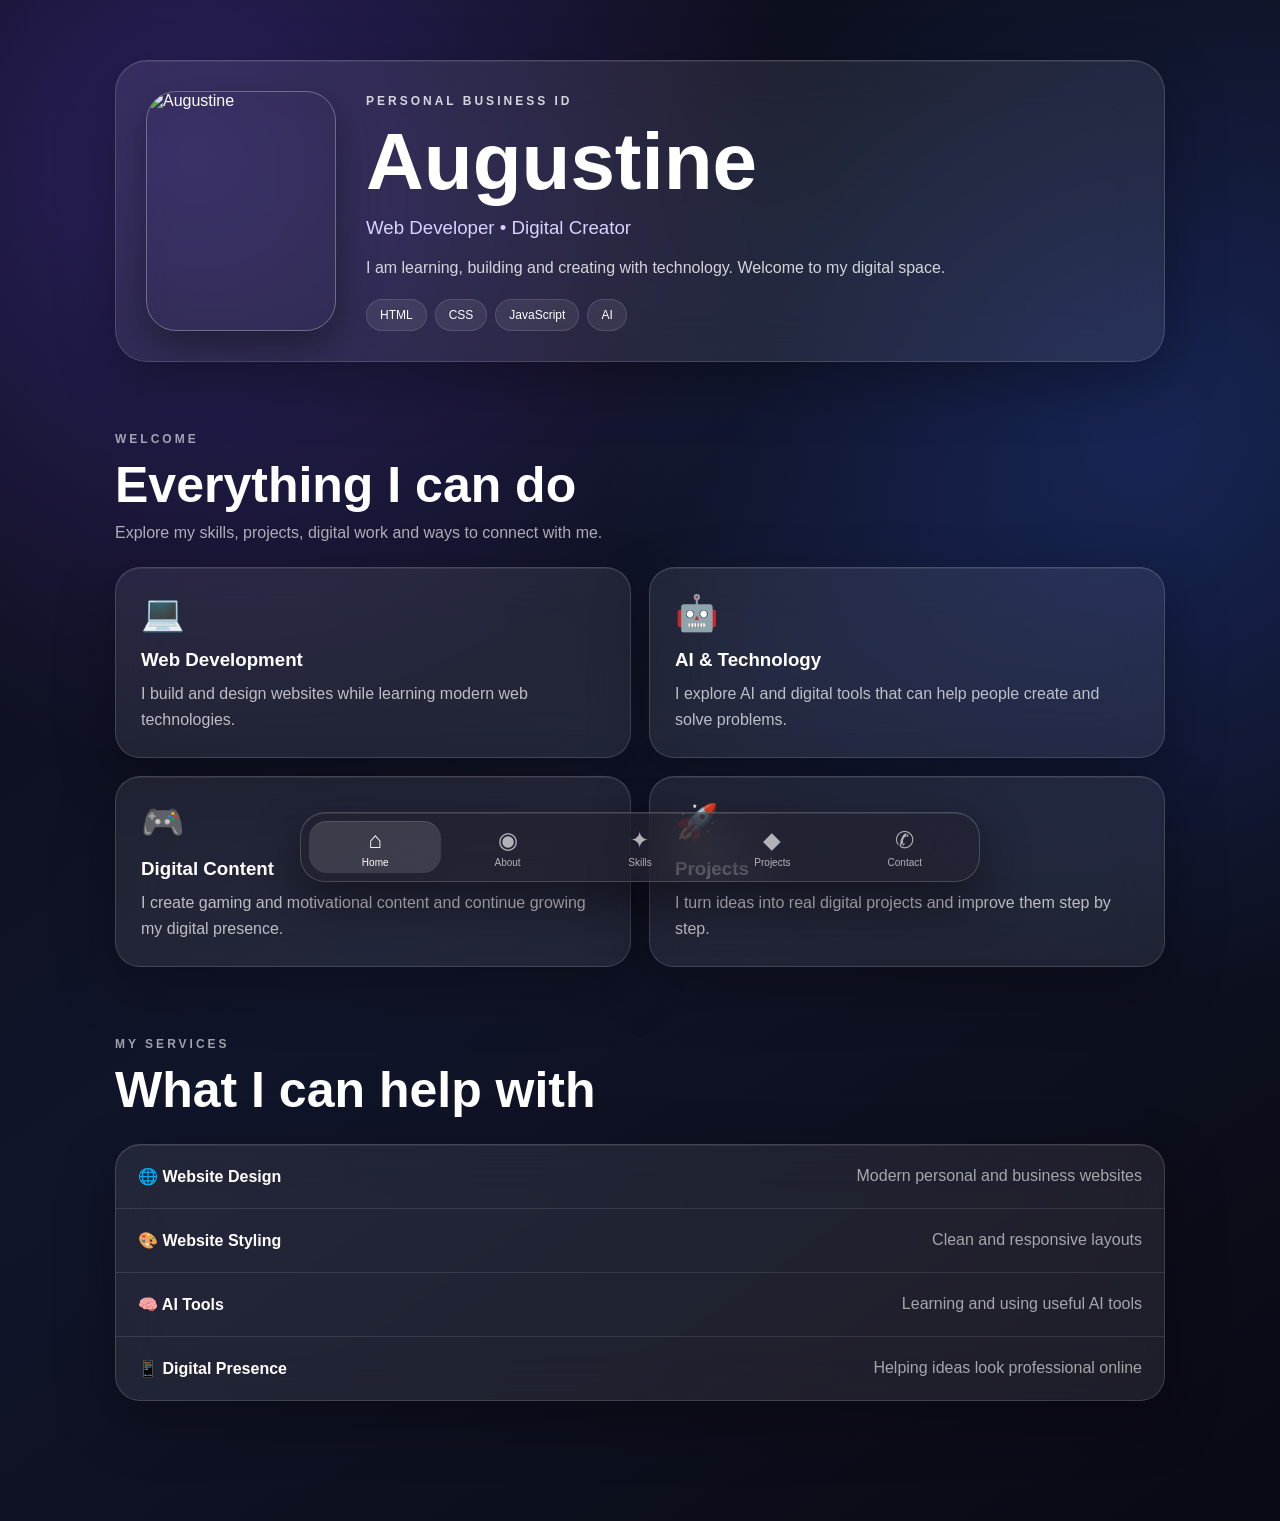
==== index.html @ db11b2cf "Add files via upload" ====
<!DOCTYPE html>
<html lang="en">
<head>
    <meta charset="UTF-8">
    <meta name="viewport" content="width=device-width, initial-scale=1.0">

    <title>Augustine — Business ID</title>

    <link rel="stylesheet" href="style.css">
</head>

<body>

    <!-- HOME -->
    <main>

        <!-- BUSINESS ID -->
        <section class="business-id">

            <div class="profile-photo">
                <img src="c:\Users\geo\Pictures\Screenshots\augustine.jpg.png" alt="Augustine">
            </div>

            <div class="id-info">
                <p class="small-title">PERSONAL BUSINESS ID</p>

                <h1>Augustine</h1>

                <h3>Web Developer • Digital Creator</h3>

                <p>
                    I am learning, building and creating with technology.
                    Welcome to my digital space.
                </p>

                <div class="tags">
                    <span>HTML</span>
                    <span>CSS</span>
                    <span>JavaScript</span>
                    <span>AI</span>
                </div>
            </div>

        </section>


        <!-- EVERYTHING I CAN DO -->
        <section class="everything">

            <p class="small-title">WELCOME</p>

            <h2>Everything I can do</h2>

            <p class="description">
                Explore my skills, projects, digital work and ways to connect with me.
            </p>


            <div class="cards">

                <div class="card">
                    <div class="icon">💻</div>
                    <h3>Web Development</h3>
                    <p>
                        I build and design websites while learning modern
                        web technologies.
                    </p>
                </div>


                <div class="card">
                    <div class="icon">🤖</div>
                    <h3>AI & Technology</h3>
                    <p>
                        I explore AI and digital tools that can help people
                        create and solve problems.
                    </p>
                </div>


                <div class="card">
                    <div class="icon">🎮</div>
                    <h3>Digital Content</h3>
                    <p>
                        I create gaming and motivational content and continue
                        growing my digital presence.
                    </p>
                </div>


                <div class="card">
                    <div class="icon">🚀</div>
                    <h3>Projects</h3>
                    <p>
                        I turn ideas into real digital projects and improve
                        them step by step.
                    </p>
                </div>

            </div>

        </section>


        <!-- SERVICES -->
        <section class="services">

            <p class="small-title">MY SERVICES</p>

            <h2>What I can help with</h2>

            <div class="service-box">

                <div>
                    <strong>🌐 Website Design</strong>
                    <span>Modern personal and business websites</span>
                </div>

                <div>
                    <strong>🎨 Website Styling</strong>
                    <span>Clean and responsive layouts</span>
                </div>

                <div>
                    <strong>🧠 AI Tools</strong>
                    <span>Learning and using useful AI tools</span>
                </div>

                <div>
                    <strong>📱 Digital Presence</strong>
                    <span>Helping ideas look professional online</span>
                </div>

            </div>

        </section>

    </main>


    <!-- BOTTOM NAVIGATION -->
    <nav class="bottom-nav">

        <a href="index.html" class="active">
            <span>⌂</span>
            <small>Home</small>
        </a>

        <a href="about.html">
            <span>◉</span>
            <small>About</small>
        </a>

        <a href="skills.html">
            <span>✦</span>
            <small>Skills</small>
        </a>

        <a href="projects.html">
            <span>◆</span>
            <small>Projects</small>
        </a>

        <a href="contact.html">
            <span>✆</span>
            <small>Contact</small>
        </a>

    </nav>

</body>
</html>
---- style.css ----
* {
    margin: 0;
    padding: 0;
    box-sizing: border-box;
}

body {
    font-family: Arial, sans-serif;
    color: white;

    min-height: 100vh;

    background:
        radial-gradient(
            circle at 15% 10%,
            rgba(120, 80, 255, 0.30),
            transparent 35%
        ),
        radial-gradient(
            circle at 90% 30%,
            rgba(50, 100, 255, 0.20),
            transparent 35%
        ),
        linear-gradient(
            145deg,
            #080a12,
            #11152a,
            #080a12
        );

    padding-bottom: 120px;
}


/* MAIN CONTAINER */

main {
    width: 92%;
    max-width: 1050px;
    margin: auto;
}


/* GLASS EFFECT */

.business-id,
.card,
.service-box {
    background: rgba(255,255,255,0.08);

    border: 1px solid rgba(255,255,255,0.15);

    backdrop-filter: blur(25px);
    -webkit-backdrop-filter: blur(25px);

    box-shadow:
        0 20px 60px rgba(0,0,0,0.30),
        inset 0 1px 0 rgba(255,255,255,0.08);
}


/* BUSINESS ID */

.business-id {

    margin-top: 60px;

    padding: 30px;

    border-radius: 32px;

    display: flex;

    align-items: center;

    gap: 30px;
}


/* YOUR PHOTO */

.profile-photo {

    width: 190px;
    height: 230px;

    flex-shrink: 0;

    overflow: hidden;

    border-radius: 26px;

    border: 1px solid rgba(255,255,255,0.25);

    box-shadow:
        0 15px 40px rgba(0,0,0,0.40);
}


.profile-photo img {

    width: 100%;
    height: 100%;

    object-fit: cover;

    object-position: center top;
}


/* TEXT */

.small-title {

    font-size: 12px;

    letter-spacing: 3px;

    opacity: 0.6;

    font-weight: bold;

    margin-bottom: 10px;
}


.id-info h1 {

    font-size: clamp(45px, 7vw, 80px);

    line-height: 1;
}


.id-info h3 {

    color: #d8d2ff;

    margin: 15px 0;

    font-weight: normal;
}


.id-info p {

    line-height: 1.7;

    opacity: 0.8;

    max-width: 600px;
}


/* TAGS */

.tags {

    display: flex;

    gap: 8px;

    flex-wrap: wrap;

    margin-top: 18px;
}


.tags span {

    padding: 8px 13px;

    border-radius: 50px;

    background: rgba(255,255,255,0.08);

    border: 1px solid rgba(255,255,255,0.12);

    font-size: 12px;
}


/* SECTIONS */

.everything,
.services {

    padding-top: 70px;
}


h2 {

    font-size: clamp(30px,5vw,50px);

    margin-bottom: 10px;
}


.description {

    opacity: 0.65;

    margin-bottom: 25px;
}


/* CARDS */

.cards {

    display: grid;

    grid-template-columns: repeat(2,1fr);

    gap: 18px;
}


.card {

    padding: 25px;

    border-radius: 25px;

    transition: 0.3s;
}


.card:hover {

    transform: translateY(-5px);

    background: rgba(255,255,255,0.12);
}


.icon {

    font-size: 35px;

    margin-bottom: 15px;
}


.card h3 {

    margin-bottom: 10px;
}


.card p {

    line-height: 1.6;

    opacity: 0.7;
}


/* SERVICES */

.service-box {

    border-radius: 25px;

    overflow: hidden;

    margin-top: 25px;
}


.service-box div {

    padding: 22px;

    display: flex;

    justify-content: space-between;

    gap: 20px;

    border-bottom: 1px solid rgba(255,255,255,0.1);
}


.service-box div:last-child {

    border-bottom: none;
}


.service-box span {

    opacity: 0.6;

    text-align: right;
}


/* ========================= */
/* IOS STYLE BOTTOM BUTTONS */
/* ========================= */

.bottom-nav {

    position: fixed;

    z-index: 100;

    left: 50%;

    bottom: 18px;

    transform: translateX(-50%);

    width: min(680px, calc(100% - 28px));

    height: 70px;

    padding: 8px;

    border-radius: 25px;

    display: grid;

    grid-template-columns: repeat(5,1fr);

    background: rgba(35,35,45,0.45);

    border: 1px solid rgba(255,255,255,0.18);

    backdrop-filter: blur(30px);

    -webkit-backdrop-filter: blur(30px);

    box-shadow:
        0 20px 50px rgba(0,0,0,0.45),
        inset 0 1px 0 rgba(255,255,255,0.10);
}


.bottom-nav a {

    text-decoration: none;

    color: rgba(255,255,255,0.65);

    display: flex;

    flex-direction: column;

    justify-content: center;

    align-items: center;

    gap: 3px;

    border-radius: 18px;

    transition: 0.2s;
}


.bottom-nav a span {

    font-size: 23px;
}


.bottom-nav small {

    font-size: 10px;
}


.bottom-nav a:hover,
.bottom-nav a.active {

    color: white;

    background: rgba(255,255,255,0.12);

    box-shadow:
        inset 0 1px 0 rgba(255,255,255,0.12);
}


/* MOBILE */

@media (max-width: 700px) {

    .business-id {

        flex-direction: column;

        text-align: center;

        padding: 25px;
    }


    .profile-photo {

        width: 155px;

        height: 190px;
    }


    .tags {

        justify-content: center;
    }


    .cards {

        grid-template-columns: 1fr;
    }


    .service-box div {

        flex-direction: column;

        gap: 7px;
    }


    .service-box span {

        text-align: left;
    }


    .bottom-nav {

        bottom: 12px;

        height: 67px;
    }

}.profile-photo {
    width: 190px;
    height: 240px;

    border-radius: 30px;

    overflow: hidden;

    border: 1px solid rgba(255, 255, 255, 0.3);

    box-shadow: 0 15px 40px rgba(0, 0, 0, 0.4);
}

.profile-photo img {
    width: 100%;
    height: 100%;

    object-fit: cover;

    object-position: center top;

    display: block;
}/* ========================= */
/* SKILLS PAGE */
/* ========================= */

.skills {
    padding-top: 70px;
}

.skills h1 {
    font-size: clamp(40px, 7vw, 65px);
    margin-bottom: 12px;
}

.skills-intro {
    max-width: 600px;
    line-height: 1.7;
    opacity: 0.7;
    margin-bottom: 30px;
}


/* SKILL CONTAINER */

.skills-container {

    display: grid;

    grid-template-columns: repeat(2, 1fr);

    gap: 20px;
}


/* SKILL CARD */

.skill-card {

    padding: 28px;

    border-radius: 25px;

    background: rgba(255, 255, 255, 0.08);

    border: 1px solid rgba(255, 255, 255, 0.15);

    backdrop-filter: blur(25px);

    -webkit-backdrop-filter: blur(25px);

    box-shadow:
        0 20px 50px rgba(0, 0, 0, 0.25),
        inset 0 1px 0 rgba(255,255,255,0.08);

    transition: 0.3s;
}


.skill-card:hover {

    transform: translateY(-6px);

    background: rgba(255,255,255,0.12);
}


/* ICON */

.skill-icon {

    font-size: 38px;

    margin-bottom: 18px;
}


.skill-card h2 {

    font-size: 22px;

    margin-bottom: 10px;
}


.skill-card p {

    line-height: 1.7;

    opacity: 0.7;
}


/* MOBILE */

@media (max-width: 700px) {

    .skills-container {

        grid-template-columns: 1fr;

    }

}/* ========================= */
/* PROJECTS PAGE */
/* ========================= */

.projects {

    padding-top: 70px;

}


.projects h1 {

    font-size: clamp(40px, 7vw, 65px);

    margin-bottom: 12px;

}


.projects-intro {

    max-width: 600px;

    line-height: 1.7;

    opacity: 0.7;

    margin-bottom: 30px;

}


/* PROJECT GRID */

.projects-container {

    display: grid;

    grid-template-columns: repeat(2, 1fr);

    gap: 20px;

}


/* PROJECT CARD */

.project-card {

    position: relative;

    padding: 30px;

    min-height: 270px;

    border-radius: 26px;

    background: rgba(255, 255, 255, 0.08);

    border: 1px solid rgba(255, 255, 255, 0.15);

    backdrop-filter: blur(25px);

    -webkit-backdrop-filter: blur(25px);

    box-shadow:
        0 20px 50px rgba(0, 0, 0, 0.25),
        inset 0 1px 0 rgba(255,255,255,0.08);

    transition: 0.3s;

}


.project-card:hover {

    transform: translateY(-6px);

    background: rgba(255,255,255,0.12);

}


/* NUMBER */

.project-number {

    position: absolute;

    top: 20px;

    right: 25px;

    font-size: 13px;

    opacity: 0.4;

}


/* PROJECT ICON */

.project-icon {

    font-size: 40px;

    margin-bottom: 20px;

}


.project-card h2 {

    font-size: 25px;

    margin-bottom: 12px;

}


.project-card p {

    line-height: 1.7;

    opacity: 0.7;

}


/* STATUS */

.project-status {

    display: inline-block;

    margin-top: 20px;

    padding: 7px 13px;

    border-radius: 50px;

    font-size: 11px;

    letter-spacing: 1px;

    background: rgba(255,255,255,0.08);

    border: 1px solid rgba(255,255,255,0.12);

}


/* MOBILE */

@media (max-width: 700px) {

    .projects-container {

        grid-template-columns: 1fr;

    }

}/* ========================= */
/* CONTACT PAGE */
/* ========================= */

.contact {

    padding-top: 70px;

    text-align: center;

}


.contact h1 {

    font-size: clamp(40px, 7vw, 65px);

    margin-bottom: 15px;

}


.contact-intro {

    max-width: 600px;

    margin: 0 auto 35px;

    line-height: 1.7;

    opacity: 0.7;

}


/* CONTACT CARD */

.contact-card {

    max-width: 600px;

    margin: auto;

    padding: 40px 30px;

    border-radius: 30px;

    background: rgba(255,255,255,0.08);

    border: 1px solid rgba(255,255,255,0.15);

    backdrop-filter: blur(25px);

    -webkit-backdrop-filter: blur(25px);

    box-shadow:
        0 20px 50px rgba(0,0,0,0.30),
        inset 0 1px 0 rgba(255,255,255,0.08);

}


.contact-icon {

    font-size: 55px;

    margin-bottom: 15px;

}


.contact-card h2 {

    font-size: 28px;

    margin-bottom: 10px;

}


.contact-card p {

    opacity: 0.7;

    margin-bottom: 25px;

}


/* WHATSAPP BUTTON */

.whatsapp-button {

    display: inline-block;

    text-decoration: none;

    color: white;

    padding: 15px 25px;

    border-radius: 18px;

    background: rgba(255,255,255,0.10);

    border: 1px solid rgba(255,255,255,0.20);

    backdrop-filter: blur(15px);

    transition: 0.3s;

}


.whatsapp-button:hover {

    transform: translateY(-3px);

    background: rgba(255,255,255,0.17);

}


/* CONTACT INFORMATION */

.contact-info {

    max-width: 600px;

    margin: 25px auto 0;

    display: grid;

    gap: 12px;

}


.contact-info div {

    padding: 18px;

    border-radius: 18px;

    background: rgba(255,255,255,0.06);

    border: 1px solid rgba(255,255,255,0.10);

    display: flex;

    align-items: center;

    gap: 12px;

    text-align: left;

}


.contact-info span {

    font-size: 22px;

}


.contact-info strong {

    font-weight: normal;

    opacity: 0.8;

}
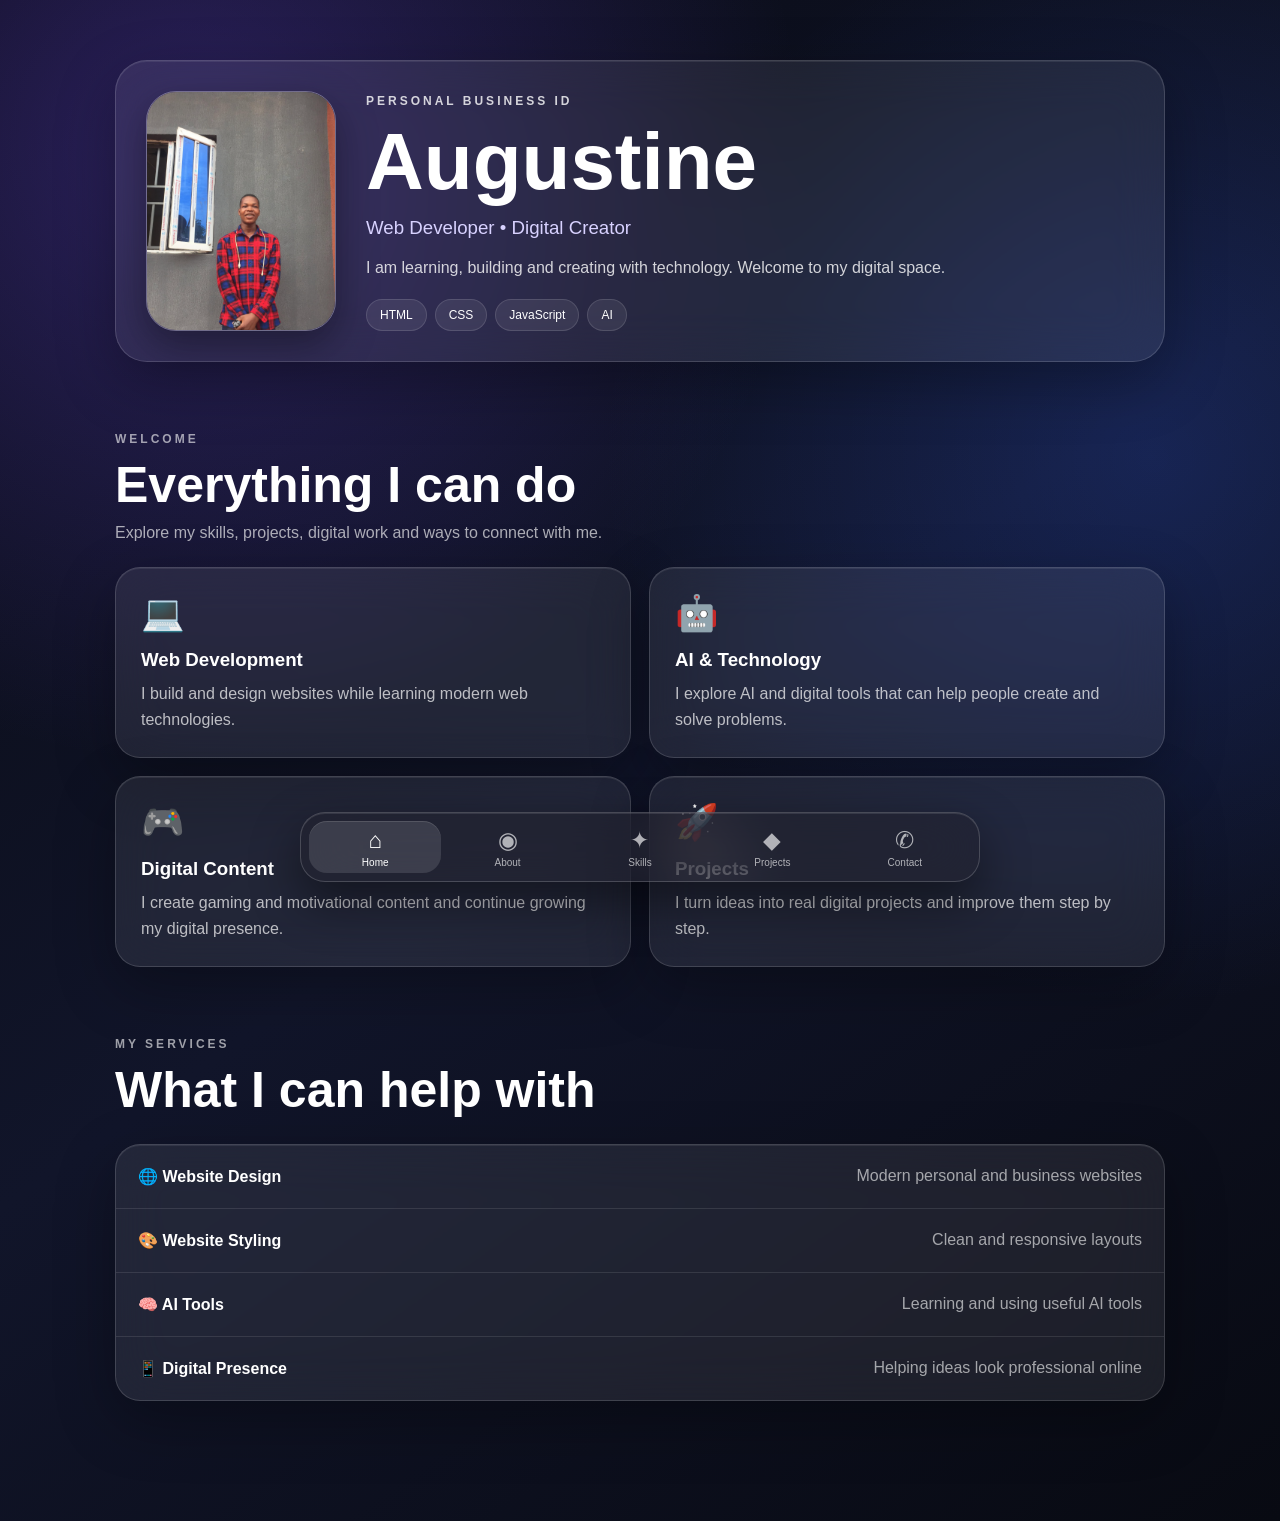
==== commit 8bed441e: "Add files via upload" ====
--- a/index.html
+++ b/index.html
@@ -18,7 +18,7 @@
         <section class="business-id">
 
             <div class="profile-photo">
-                <img src="c:\Users\geo\Pictures\Screenshots\augustine.jpg.png" alt="Augustine">
+               <img src="images/augustine.png" alt="Augustine">
             </div>
 
             <div class="id-info">
